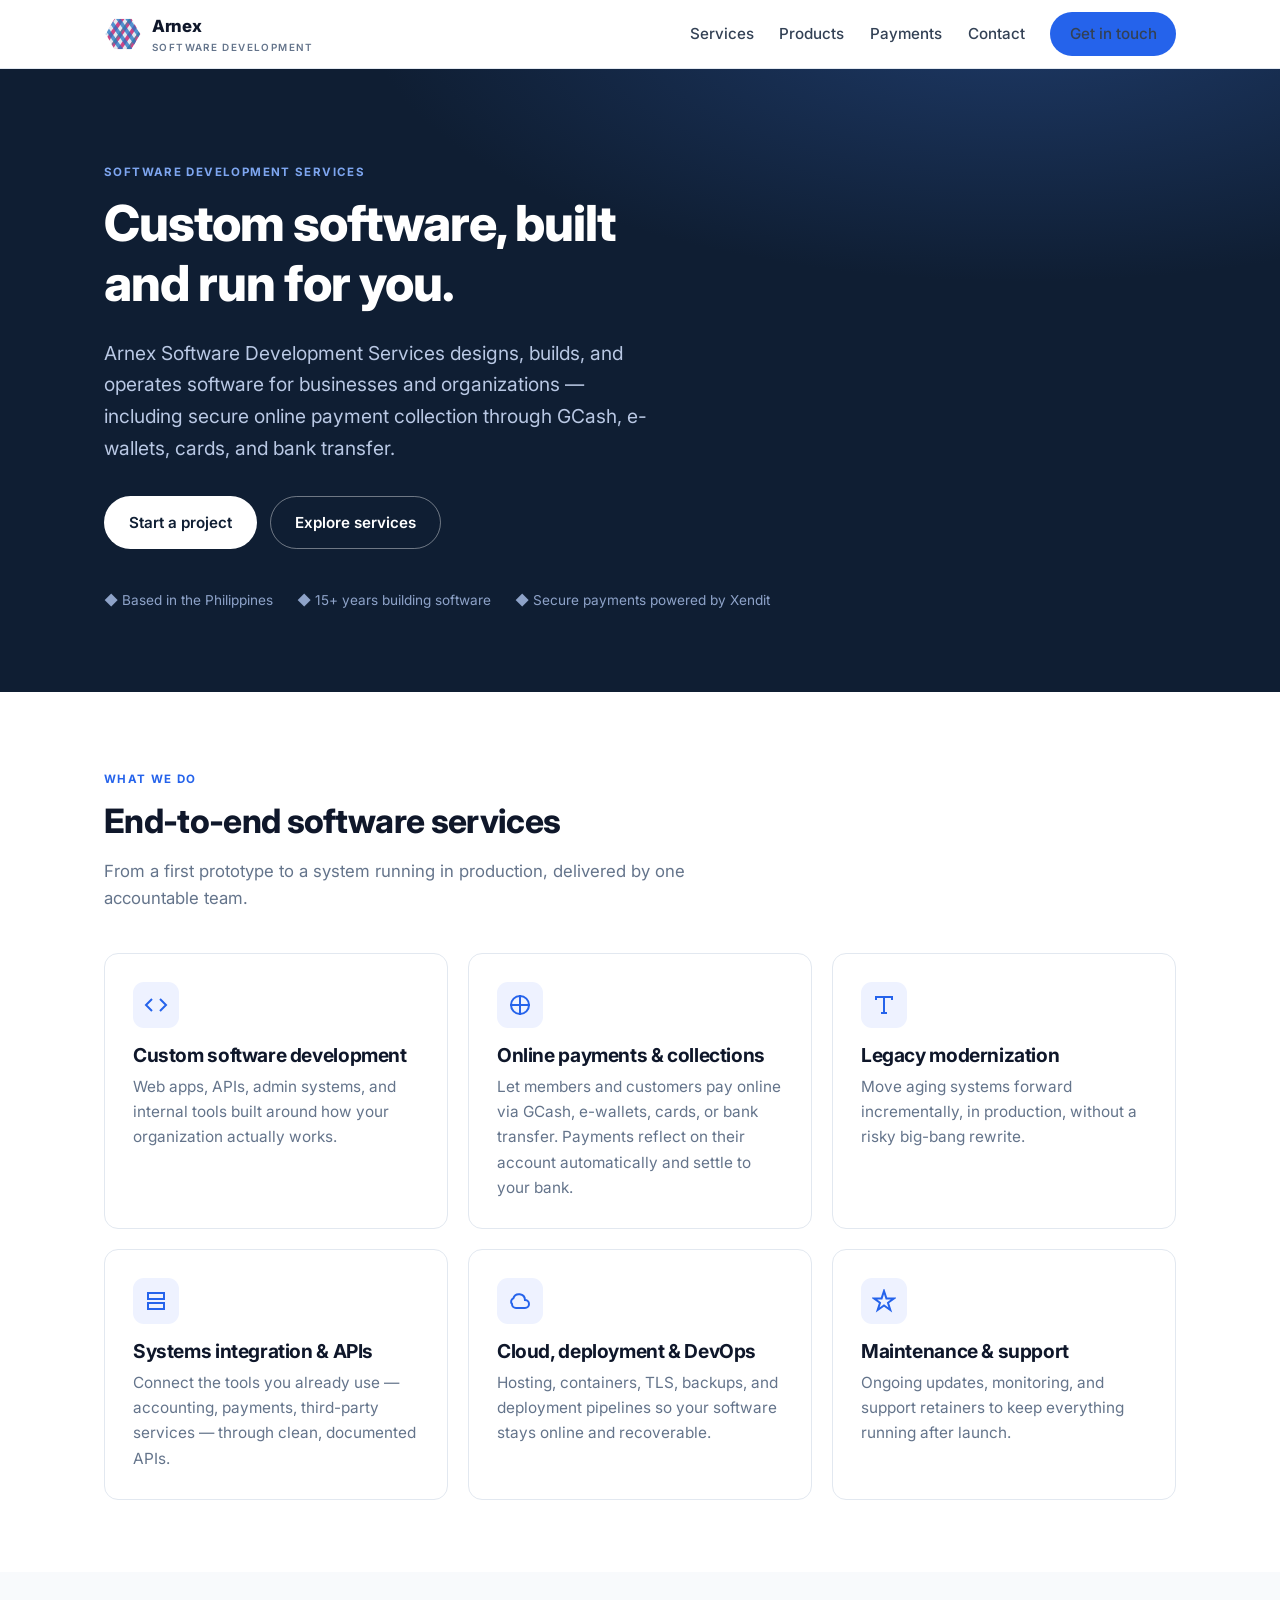
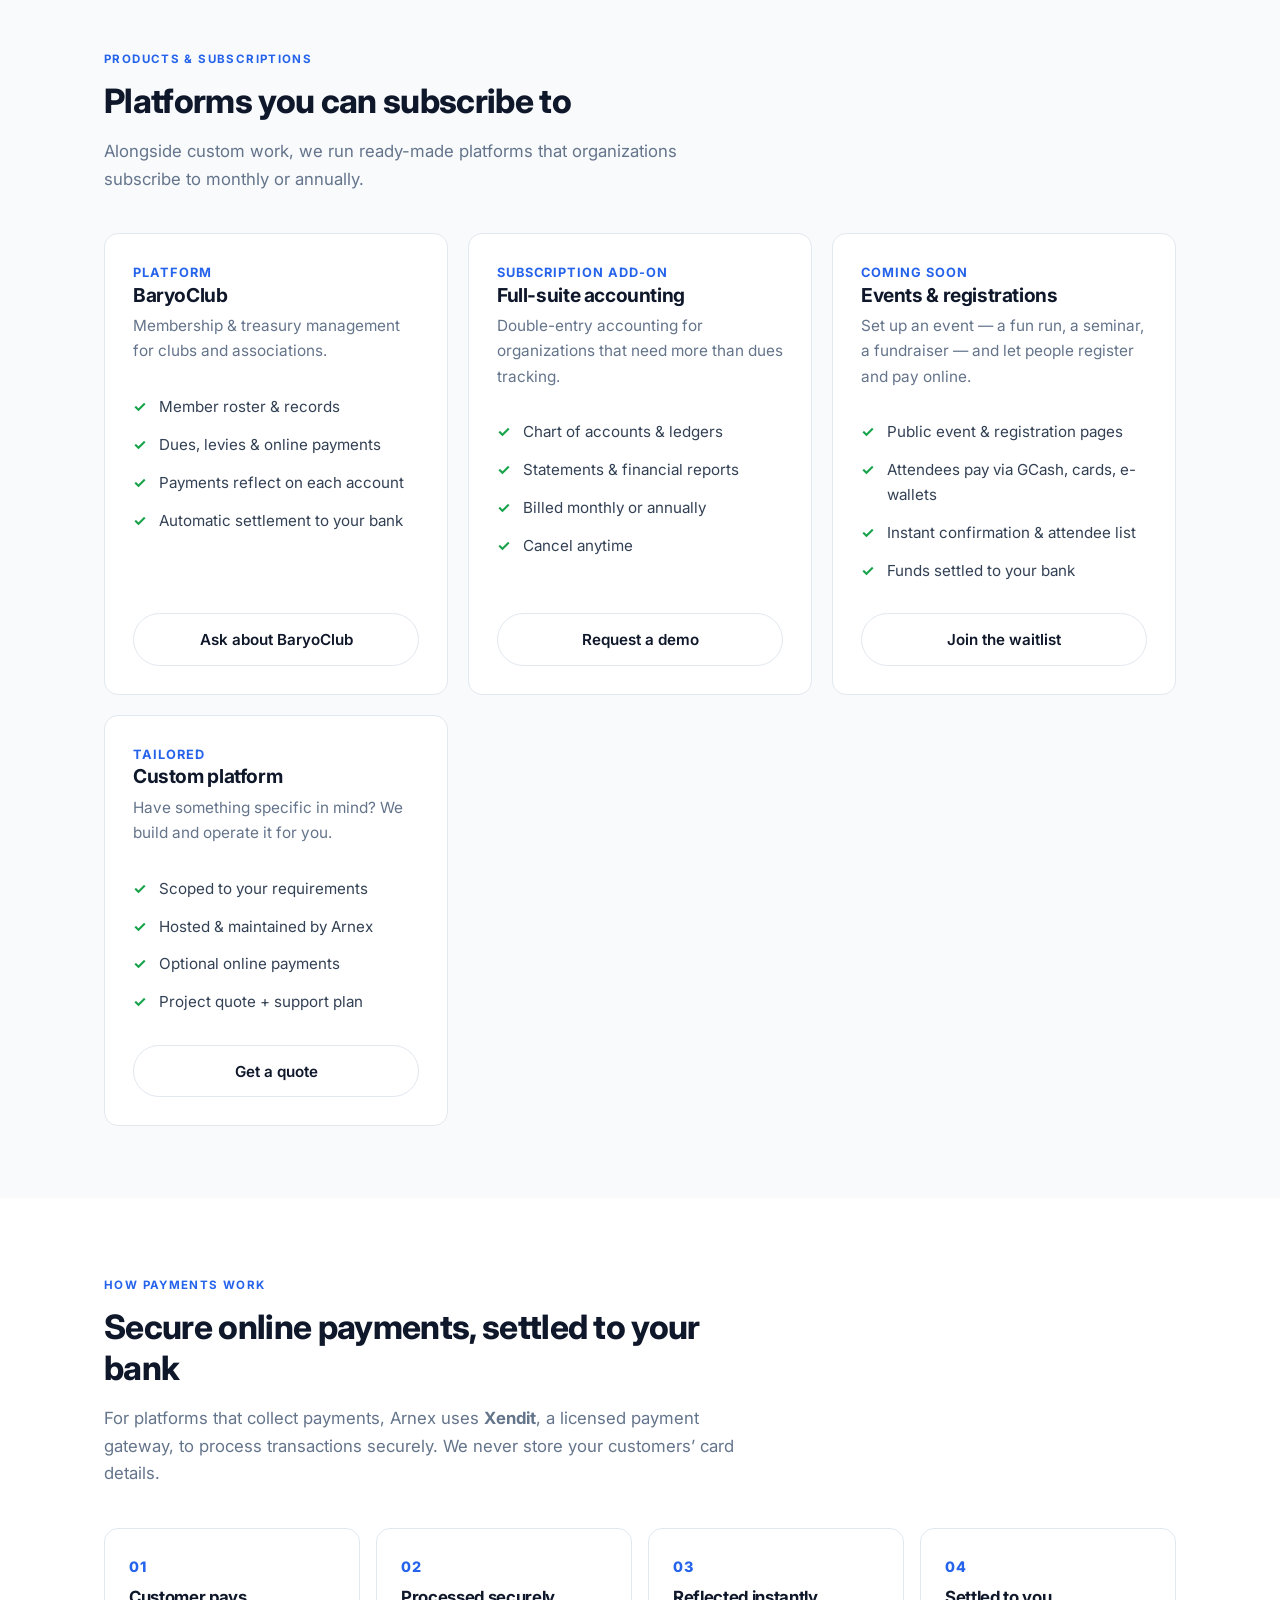
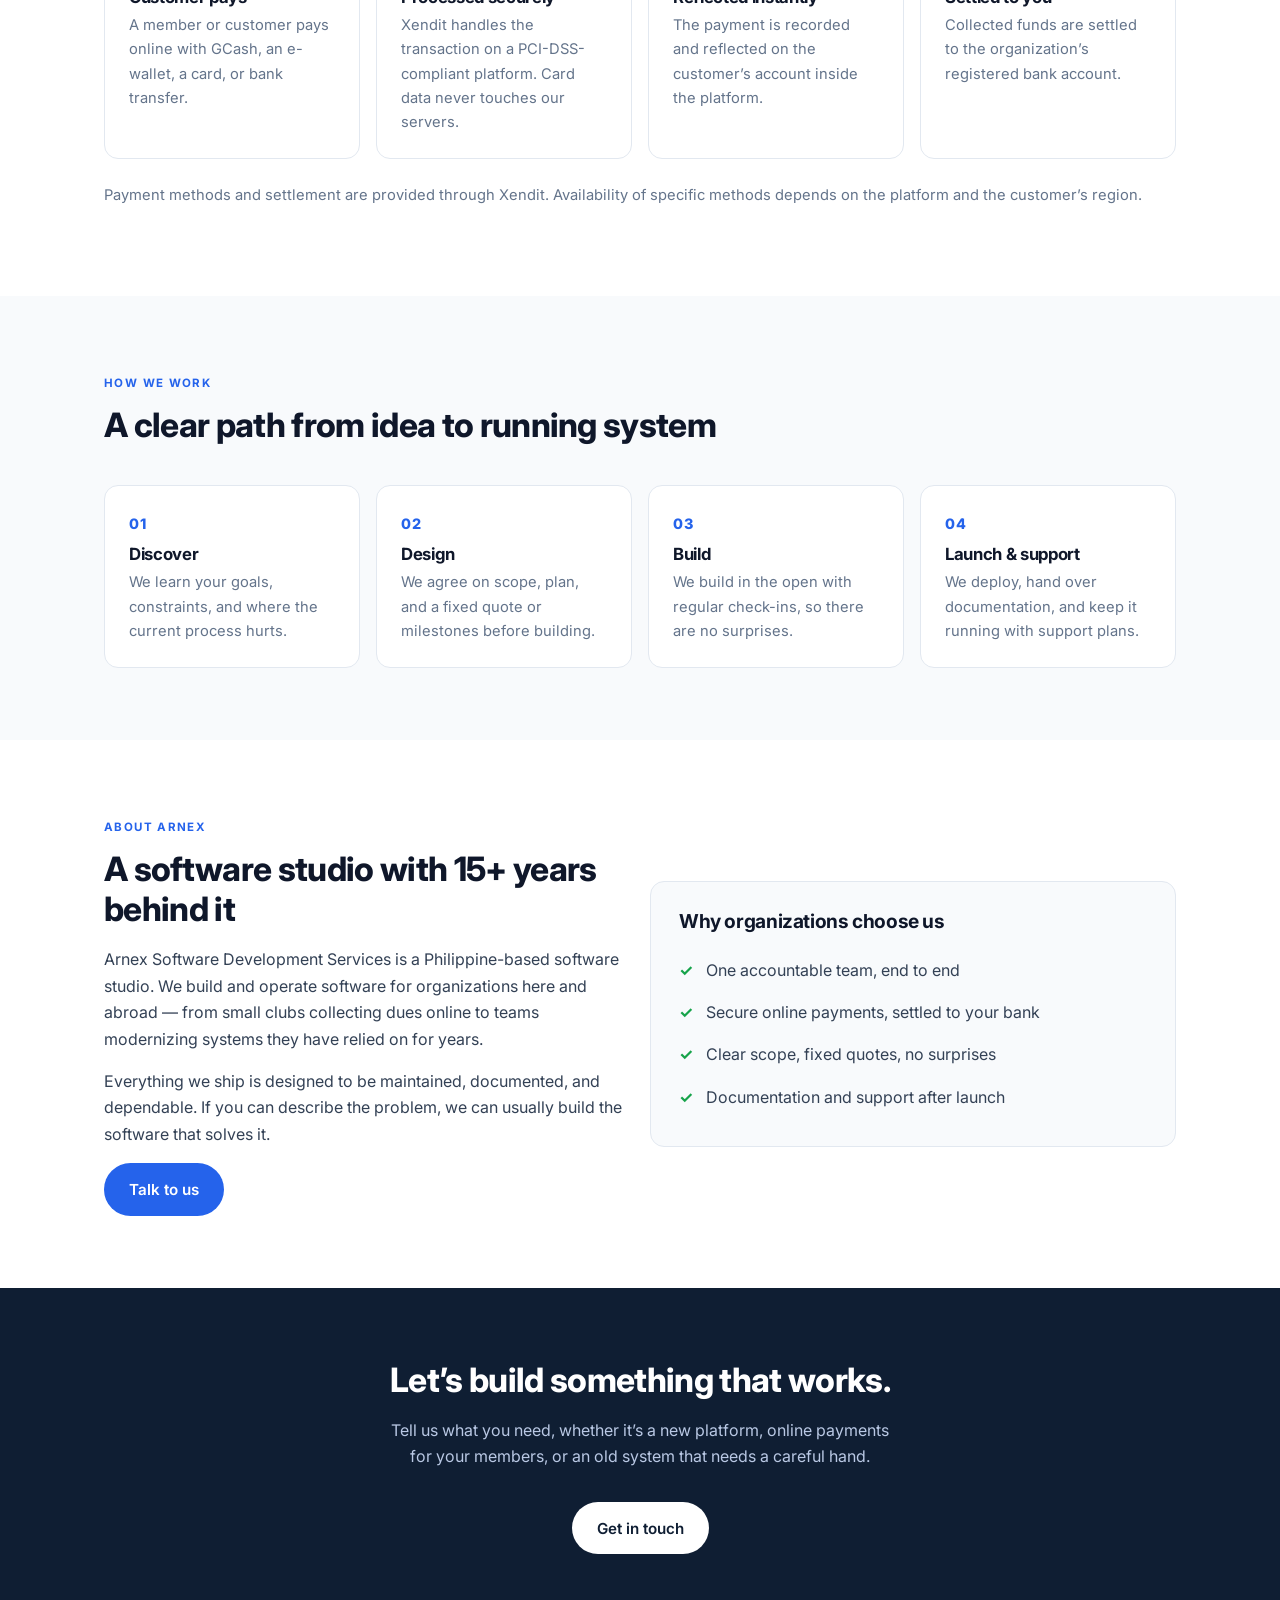
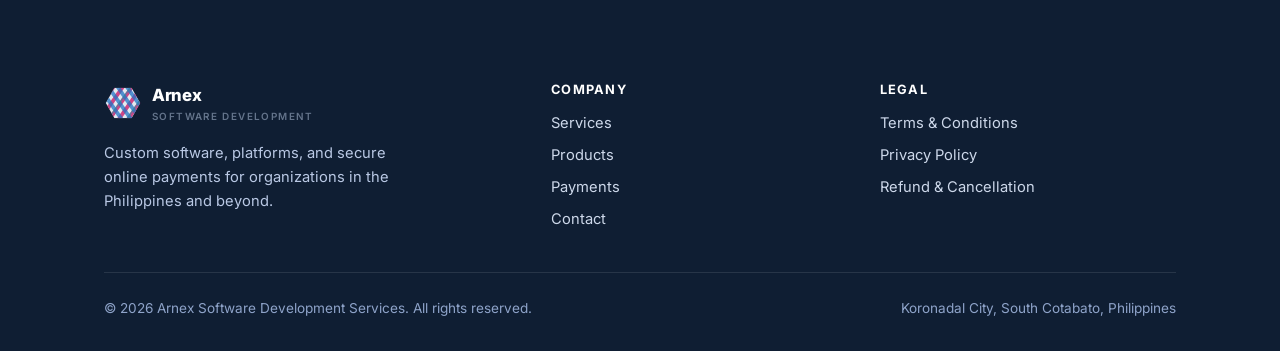
==== index.html @ 3e8c92bc "Arnex Software Development Services site: landing + compliance pages Static site (HTML/CSS/JS) for a" ====
<!DOCTYPE html>
<html lang="en">
<head>
  <meta charset="UTF-8" />
  <meta name="viewport" content="width=device-width, initial-scale=1.0" />
  <title>Arnex Software Development Services — Custom software & secure online payments</title>
  <meta name="description" content="Arnex Software Development Services designs, builds, and operates custom software and secure online payment platforms for organizations in the Philippines and beyond." />
  <link rel="preconnect" href="https://fonts.googleapis.com" />
  <link rel="preconnect" href="https://fonts.gstatic.com" crossorigin />
  <link href="https://fonts.googleapis.com/css2?family=Inter:wght@400;500;600;700;800&display=swap" rel="stylesheet" />
  <link rel="stylesheet" href="/styles.css" />
  <link rel="icon" type="image/svg+xml" href="/assets/logo.svg" />
  <meta property="og:title" content="Arnex Software Development Services" />
  <meta property="og:description" content="Custom software, platforms, and secure online payments for organizations." />
  <meta property="og:type" content="website" />
  <meta property="og:url" content="https://arnexsds.com/" />
</head>
<body>

  <header class="site-header">
    <div class="wrap">
      <a class="brand" href="/">
        <img class="logo" src="/assets/logo.svg" alt="Arnex logo" width="38" height="38" />
        <span><span class="brand-name">Arnex</span><span class="brand-sub">Software Development</span></span>
      </a>
      <button class="nav-toggle" aria-label="Toggle menu" aria-expanded="false">☰</button>
      <nav class="nav">
        <a href="/services.html">Services</a>
        <a href="/#products">Products</a>
        <a href="/#payments">Payments</a>
        <a href="/contact.html">Contact</a>
        <a class="btn btn-primary" href="/contact.html">Get in touch</a>
      </nav>
    </div>
  </header>

  <!-- Hero -->
  <section class="hero">
    <div class="wrap">
      <span class="eyebrow" style="color:#7ea6f0;">Software Development Services</span>
      <h1>Custom software, built and run for you.</h1>
      <p class="lede">Arnex Software Development Services designs, builds, and operates software for businesses and organizations — including secure online payment collection through GCash, e-wallets, cards, and bank transfer.</p>
      <div class="actions">
        <a class="btn btn-light" href="/contact.html">Start a project</a>
        <a class="btn btn-outline-light" href="/services.html">Explore services</a>
      </div>
      <div class="trustline">
        <span>◆ Based in the Philippines</span>
        <span>◆ 15+ years building software</span>
        <span>◆ Secure payments powered by Xendit</span>
      </div>
    </div>
  </section>

  <!-- Services -->
  <section id="services">
    <div class="wrap">
      <div class="section-head">
        <span class="eyebrow">What we do</span>
        <h2>End-to-end software services</h2>
        <p>From a first prototype to a system running in production, delivered by one accountable team.</p>
      </div>
      <div class="grid cols-3">
        <div class="card reveal">
          <div class="ico"><svg viewBox="0 0 24 24" fill="none" stroke="currentColor" stroke-width="2"><path d="M16 18l6-6-6-6M8 6l-6 6 6 6"/></svg></div>
          <h3>Custom software development</h3>
          <p>Web apps, APIs, admin systems, and internal tools built around how your organization actually works.</p>
        </div>
        <div class="card reveal">
          <div class="ico"><svg viewBox="0 0 24 24" fill="none" stroke="currentColor" stroke-width="2"><path d="M12 2v20M2 12h20"/><circle cx="12" cy="12" r="9"/></svg></div>
          <h3>Online payments & collections</h3>
          <p>Let members and customers pay online via GCash, e-wallets, cards, or bank transfer. Payments reflect on their account automatically and settle to your bank.</p>
        </div>
        <div class="card reveal">
          <div class="ico"><svg viewBox="0 0 24 24" fill="none" stroke="currentColor" stroke-width="2"><path d="M4 7V4h16v3M9 20h6M12 4v16"/></svg></div>
          <h3>Legacy modernization</h3>
          <p>Move aging systems forward incrementally, in production, without a risky big-bang rewrite.</p>
        </div>
        <div class="card reveal">
          <div class="ico"><svg viewBox="0 0 24 24" fill="none" stroke="currentColor" stroke-width="2"><path d="M4 4h16v6H4zM4 14h16v6H4z"/></svg></div>
          <h3>Systems integration & APIs</h3>
          <p>Connect the tools you already use — accounting, payments, third-party services — through clean, documented APIs.</p>
        </div>
        <div class="card reveal">
          <div class="ico"><svg viewBox="0 0 24 24" fill="none" stroke="currentColor" stroke-width="2"><path d="M4 15a4 4 0 004 4h9a4 4 0 000-8 6 6 0 00-11.7-1.6A3.5 3.5 0 004 15z"/></svg></div>
          <h3>Cloud, deployment & DevOps</h3>
          <p>Hosting, containers, TLS, backups, and deployment pipelines so your software stays online and recoverable.</p>
        </div>
        <div class="card reveal">
          <div class="ico"><svg viewBox="0 0 24 24" fill="none" stroke="currentColor" stroke-width="2"><path d="M12 2l2.4 7.4H22l-6 4.4 2.3 7.2-6.3-4.6L5.7 21 8 13.8 2 9.4h7.6z"/></svg></div>
          <h3>Maintenance & support</h3>
          <p>Ongoing updates, monitoring, and support retainers to keep everything running after launch.</p>
        </div>
      </div>
    </div>
  </section>

  <!-- Products / Subscriptions -->
  <section id="products" class="bg-soft">
    <div class="wrap">
      <div class="section-head">
        <span class="eyebrow">Products & subscriptions</span>
        <h2>Platforms you can subscribe to</h2>
        <p>Alongside custom work, we run ready-made platforms that organizations subscribe to monthly or annually.</p>
      </div>
      <div class="grid cols-3">
        <div class="card price-card reveal">
          <span class="tag">Platform</span>
          <h3>BaryoClub</h3>
          <p style="margin-bottom:0.5rem;">Membership & treasury management for clubs and associations.</p>
          <ul>
            <li>Member roster & records</li>
            <li>Dues, levies & online payments</li>
            <li>Payments reflect on each account</li>
            <li>Automatic settlement to your bank</li>
          </ul>
          <a class="btn btn-ghost" href="/contact.html">Ask about BaryoClub</a>
        </div>
        <div class="card price-card reveal">
          <span class="tag">Subscription add-on</span>
          <h3>Full-suite accounting</h3>
          <p style="margin-bottom:0.5rem;">Double-entry accounting for organizations that need more than dues tracking.</p>
          <ul>
            <li>Chart of accounts & ledgers</li>
            <li>Statements & financial reports</li>
            <li>Billed monthly or annually</li>
            <li>Cancel anytime</li>
          </ul>
          <a class="btn btn-ghost" href="/contact.html">Request a demo</a>
        </div>
        <div class="card price-card reveal">
          <span class="tag">Coming soon</span>
          <h3>Events & registrations</h3>
          <p style="margin-bottom:0.5rem;">Set up an event — a fun run, a seminar, a fundraiser — and let people register and pay online.</p>
          <ul>
            <li>Public event & registration pages</li>
            <li>Attendees pay via GCash, cards, e-wallets</li>
            <li>Instant confirmation & attendee list</li>
            <li>Funds settled to your bank</li>
          </ul>
          <a class="btn btn-ghost" href="/contact.html">Join the waitlist</a>
        </div>
        <div class="card price-card reveal">
          <span class="tag">Tailored</span>
          <h3>Custom platform</h3>
          <p style="margin-bottom:0.5rem;">Have something specific in mind? We build and operate it for you.</p>
          <ul>
            <li>Scoped to your requirements</li>
            <li>Hosted & maintained by Arnex</li>
            <li>Optional online payments</li>
            <li>Project quote + support plan</li>
          </ul>
          <a class="btn btn-ghost" href="/contact.html">Get a quote</a>
        </div>
      </div>
    </div>
  </section>

  <!-- How payments work -->
  <section id="payments">
    <div class="wrap">
      <div class="section-head">
        <span class="eyebrow">How payments work</span>
        <h2>Secure online payments, settled to your bank</h2>
        <p>For platforms that collect payments, Arnex uses <strong>Xendit</strong>, a licensed payment gateway, to process transactions securely. We never store your customers’ card details.</p>
      </div>
      <div class="steps">
        <div class="step reveal">
          <h3>Customer pays</h3>
          <p>A member or customer pays online with GCash, an e-wallet, a card, or bank transfer.</p>
        </div>
        <div class="step reveal">
          <h3>Processed securely</h3>
          <p>Xendit handles the transaction on a PCI-DSS-compliant platform. Card data never touches our servers.</p>
        </div>
        <div class="step reveal">
          <h3>Reflected instantly</h3>
          <p>The payment is recorded and reflected on the customer’s account inside the platform.</p>
        </div>
        <div class="step reveal">
          <h3>Settled to you</h3>
          <p>Collected funds are settled to the organization’s registered bank account.</p>
        </div>
      </div>
      <p style="margin-top:1.5rem;color:var(--muted);font-size:0.92rem;">Payment methods and settlement are provided through Xendit. Availability of specific methods depends on the platform and the customer’s region.</p>
    </div>
  </section>

  <!-- Process -->
  <section class="bg-soft">
    <div class="wrap">
      <div class="section-head">
        <span class="eyebrow">How we work</span>
        <h2>A clear path from idea to running system</h2>
      </div>
      <div class="steps">
        <div class="step reveal"><h3>Discover</h3><p>We learn your goals, constraints, and where the current process hurts.</p></div>
        <div class="step reveal"><h3>Design</h3><p>We agree on scope, plan, and a fixed quote or milestones before building.</p></div>
        <div class="step reveal"><h3>Build</h3><p>We build in the open with regular check-ins, so there are no surprises.</p></div>
        <div class="step reveal"><h3>Launch & support</h3><p>We deploy, hand over documentation, and keep it running with support plans.</p></div>
      </div>
    </div>
  </section>

  <!-- About -->
  <section id="about">
    <div class="wrap">
      <div class="grid cols-2" style="align-items:center;">
        <div class="reveal">
          <span class="eyebrow">About Arnex</span>
          <h2>A software studio with 15+ years behind it</h2>
          <p>Arnex Software Development Services is a Philippine-based software studio. We build and operate software for organizations here and abroad — from small clubs collecting dues online to teams modernizing systems they have relied on for years.</p>
          <p>Everything we ship is designed to be maintained, documented, and dependable. If you can describe the problem, we can usually build the software that solves it.</p>
          <a class="btn btn-primary" href="/contact.html">Talk to us</a>
        </div>
        <div class="reveal">
          <div class="card" style="background:var(--bg-soft);">
            <h3 style="margin-bottom:1rem;">Why organizations choose us</h3>
            <ul style="list-style:none;padding:0;margin:0;">
              <li style="padding:0.5rem 0 0.5rem 1.7rem;position:relative;"><span style="position:absolute;left:0;color:#16a34a;font-weight:700;">✓</span> One accountable team, end to end</li>
              <li style="padding:0.5rem 0 0.5rem 1.7rem;position:relative;"><span style="position:absolute;left:0;color:#16a34a;font-weight:700;">✓</span> Secure online payments, settled to your bank</li>
              <li style="padding:0.5rem 0 0.5rem 1.7rem;position:relative;"><span style="position:absolute;left:0;color:#16a34a;font-weight:700;">✓</span> Clear scope, fixed quotes, no surprises</li>
              <li style="padding:0.5rem 0 0.5rem 1.7rem;position:relative;"><span style="position:absolute;left:0;color:#16a34a;font-weight:700;">✓</span> Documentation and support after launch</li>
            </ul>
          </div>
        </div>
      </div>
    </div>
  </section>

  <!-- CTA -->
  <section class="cta-band">
    <div class="wrap">
      <h2>Let’s build something that works.</h2>
      <p>Tell us what you need, whether it’s a new platform, online payments for your members, or an old system that needs a careful hand.</p>
      <a class="btn btn-light" href="/contact.html">Get in touch</a>
    </div>
  </section>

  <footer class="site-footer">
    <div class="wrap">
      <div class="footer-top">
        <div>
          <a class="brand" href="/"><img class="logo" src="/assets/logo.svg" alt="Arnex logo" width="38" height="38" /><span><span class="brand-name">Arnex</span><span class="brand-sub">Software Development</span></span></a>
          <p style="margin-top:1rem;max-width:34ch;">Custom software, platforms, and secure online payments for organizations in the Philippines and beyond.</p>
        </div>
        <div>
          <h4>Company</h4>
          <ul>
            <li><a href="/services.html">Services</a></li>
            <li><a href="/#products">Products</a></li>
            <li><a href="/#payments">Payments</a></li>
            <li><a href="/contact.html">Contact</a></li>
          </ul>
        </div>
        <div>
          <h4>Legal</h4>
          <ul>
            <li><a href="/terms.html">Terms &amp; Conditions</a></li>
            <li><a href="/privacy.html">Privacy Policy</a></li>
            <li><a href="/refund.html">Refund &amp; Cancellation</a></li>
          </ul>
        </div>
      </div>
      <div class="footer-bottom">
        <span>© <span data-year>2026</span> Arnex Software Development Services. All rights reserved.</span>
        <span>Koronadal City, South Cotabato, Philippines</span>
      </div>
    </div>
  </footer>

  <script src="/main.js" defer></script>
</body>
</html>
---- styles.css ----
/* Arnex Software Development Services — shared styles */
:root {
  --navy: #0f1e33;
  --navy-2: #16294a;
  --blue: #2563eb;
  --blue-dark: #1d4ed8;
  --ink: #0f172a;
  --text: #334155;
  --muted: #64748b;
  --line: #e2e8f0;
  --bg: #ffffff;
  --bg-soft: #f8fafc;
  --radius: 14px;
  --shadow: 0 10px 30px -12px rgba(15, 30, 51, 0.18);
  --wrap: 1120px;
  --font: "Inter", -apple-system, BlinkMacSystemFont, "Segoe UI", Roboto, Helvetica, Arial, sans-serif;
}

* { box-sizing: border-box; }

html { scroll-behavior: smooth; }

body {
  margin: 0;
  font-family: var(--font);
  color: var(--text);
  background: var(--bg);
  line-height: 1.65;
  -webkit-font-smoothing: antialiased;
}

h1, h2, h3, h4 { color: var(--ink); line-height: 1.2; letter-spacing: -0.02em; margin: 0 0 0.5em; }
h1 { font-size: clamp(2rem, 4.5vw, 3.1rem); font-weight: 800; }
h2 { font-size: clamp(1.5rem, 3vw, 2.1rem); font-weight: 750; }
h3 { font-size: 1.2rem; font-weight: 700; }
p { margin: 0 0 1rem; }
a { color: var(--blue); text-decoration: none; }
a:hover { text-decoration: underline; }

.wrap { max-width: var(--wrap); margin: 0 auto; padding: 0 24px; }

.eyebrow {
  display: inline-block;
  font-size: 0.72rem;
  font-weight: 700;
  letter-spacing: 0.12em;
  text-transform: uppercase;
  color: var(--blue);
  margin-bottom: 0.75rem;
}

/* ---------- Buttons ---------- */
.btn {
  display: inline-block;
  padding: 0.8rem 1.5rem;
  border-radius: 999px;
  font-weight: 600;
  font-size: 0.95rem;
  border: 1px solid transparent;
  cursor: pointer;
  transition: background 0.2s, border-color 0.2s, color 0.2s, transform 0.2s;
}
.btn:hover { text-decoration: none; transform: translateY(-1px); }
.btn-primary { background: var(--blue); color: #fff; }
.btn-primary:hover { background: var(--blue-dark); color: #fff; }
.btn-ghost { background: transparent; color: var(--ink); border-color: var(--line); }
.btn-ghost:hover { border-color: var(--blue); color: var(--blue); }
.btn-light { background: #fff; color: var(--navy); }
.btn-light:hover { background: #eef2ff; color: var(--navy); }
.btn-outline-light { background: transparent; color: #fff; border-color: rgba(255,255,255,0.4); }
.btn-outline-light:hover { border-color: #fff; color: #fff; }

/* ---------- Header ---------- */
.site-header {
  position: sticky;
  top: 0;
  z-index: 50;
  background: rgba(255, 255, 255, 0.9);
  backdrop-filter: saturate(180%) blur(10px);
  border-bottom: 1px solid var(--line);
}
.site-header .wrap {
  display: flex;
  align-items: center;
  justify-content: space-between;
  height: 68px;
}
.brand { display: flex; align-items: center; gap: 10px; font-weight: 800; color: var(--ink); letter-spacing: -0.02em; }
.brand:hover { text-decoration: none; }
.brand .logo {
  width: 34px; height: 34px; border-radius: 9px;
  background: linear-gradient(135deg, var(--blue), var(--navy));
  color: #fff; display: grid; place-items: center; font-weight: 800; font-size: 1rem;
}
.brand img.logo {
  width: 38px; height: 38px; border-radius: 8px;
  background: none; object-fit: contain; display: block;
}
.brand .brand-name { font-size: 1.05rem; }
.brand .brand-sub { display: block; font-size: 0.62rem; font-weight: 600; letter-spacing: 0.14em; text-transform: uppercase; color: var(--muted); margin-top: -2px; }
.nav { display: flex; align-items: center; gap: 1.6rem; }
.nav a { color: var(--text); font-weight: 500; font-size: 0.95rem; }
.nav a:hover { color: var(--blue); text-decoration: none; }
.nav .btn { padding: 0.55rem 1.15rem; }
.nav-toggle { display: none; background: none; border: 0; font-size: 1.5rem; color: var(--ink); cursor: pointer; }

@media (max-width: 820px) {
  .nav { display: none; position: absolute; top: 68px; left: 0; right: 0; flex-direction: column; align-items: stretch; gap: 0; background: #fff; border-bottom: 1px solid var(--line); padding: 0.5rem 0; }
  .nav.open { display: flex; }
  .nav a { padding: 0.8rem 24px; }
  .nav .btn { margin: 0.5rem 24px; text-align: center; }
  .nav-toggle { display: block; }
}

/* ---------- Hero ---------- */
.hero {
  background: radial-gradient(1200px 500px at 80% -10%, #1e3a68 0%, var(--navy) 55%);
  color: #e6eefc;
  padding: 5.5rem 0 5rem;
}
.hero h1 { color: #fff; max-width: 16ch; }
.hero .lede { font-size: 1.2rem; color: #b9c8e4; max-width: 46ch; margin: 1.25rem 0 2rem; }
.hero .actions { display: flex; flex-wrap: wrap; gap: 0.8rem; }
.hero .trustline { margin-top: 2.5rem; font-size: 0.85rem; color: #8ea3c9; display: flex; flex-wrap: wrap; gap: 0.4rem 1.5rem; }
.hero .trustline span { display: inline-flex; align-items: center; gap: 0.4rem; }

/* ---------- Sections ---------- */
section { padding: 4.5rem 0; }
.section-head { max-width: 640px; margin-bottom: 2.5rem; }
.section-head.center { margin-left: auto; margin-right: auto; text-align: center; }
.section-head p { color: var(--muted); font-size: 1.05rem; margin: 0; }
.bg-soft { background: var(--bg-soft); }

/* ---------- Grid + cards ---------- */
.grid { display: grid; gap: 1.25rem; }
.grid.cols-3 { grid-template-columns: repeat(auto-fit, minmax(280px, 1fr)); }
.grid.cols-2 { grid-template-columns: repeat(auto-fit, minmax(320px, 1fr)); }

.card {
  background: #fff;
  border: 1px solid var(--line);
  border-radius: var(--radius);
  padding: 1.75rem;
  transition: box-shadow 0.2s, transform 0.2s, border-color 0.2s;
}
.card:hover { box-shadow: var(--shadow); transform: translateY(-3px); border-color: #cdd8ea; }
.card .ico {
  width: 46px; height: 46px; border-radius: 11px; margin-bottom: 1rem;
  background: #eef2ff; color: var(--blue);
  display: grid; place-items: center;
}
.card .ico svg { width: 24px; height: 24px; }
.card h3 { margin-bottom: 0.4rem; }
.card p { margin: 0; color: var(--muted); font-size: 0.96rem; }

/* ---------- Steps ---------- */
.steps { counter-reset: step; display: grid; gap: 1rem; grid-template-columns: repeat(auto-fit, minmax(230px, 1fr)); }
.step { position: relative; padding: 1.5rem; border: 1px solid var(--line); border-radius: var(--radius); background: #fff; }
.step::before {
  counter-increment: step; content: "0" counter(step);
  font-weight: 800; color: var(--blue); font-size: 0.9rem; letter-spacing: 0.05em;
}
.step h3 { margin: 0.5rem 0 0.35rem; font-size: 1.05rem; }
.step p { margin: 0; font-size: 0.92rem; color: var(--muted); }

/* ---------- Pricing / product cards ---------- */
.price-card { display: flex; flex-direction: column; }
.price-card .tag { font-size: 0.8rem; font-weight: 700; color: var(--blue); text-transform: uppercase; letter-spacing: 0.08em; }
.price-card ul { list-style: none; padding: 0; margin: 1rem 0 1.5rem; }
.price-card li { padding: 0.4rem 0 0.4rem 1.6rem; position: relative; font-size: 0.95rem; }
.price-card li::before { content: "✓"; position: absolute; left: 0; color: #16a34a; font-weight: 700; }
.price-card .btn { margin-top: auto; text-align: center; }

/* ---------- CTA band ---------- */
.cta-band { background: var(--navy); color: #fff; text-align: center; }
.cta-band h2 { color: #fff; }
.cta-band p { color: #b9c8e4; max-width: 52ch; margin: 0 auto 2rem; }

/* ---------- Legal / prose pages ---------- */
.page-head { background: var(--bg-soft); border-bottom: 1px solid var(--line); padding: 3.5rem 0 2.5rem; }
.page-head h1 { font-size: clamp(1.8rem, 3.5vw, 2.6rem); }
.page-head p { color: var(--muted); margin: 0; }
.prose { max-width: 760px; margin: 0 auto; padding: 3rem 0; }
.prose h2 { font-size: 1.35rem; margin-top: 2.25rem; }
.prose h3 { font-size: 1.1rem; margin-top: 1.5rem; }
.prose ul, .prose ol { padding-left: 1.3rem; }
.prose li { margin-bottom: 0.4rem; }
.prose .updated { color: var(--muted); font-size: 0.9rem; }
.prose .callout { background: var(--bg-soft); border: 1px solid var(--line); border-left: 3px solid var(--blue); border-radius: 8px; padding: 1rem 1.25rem; }
.placeholder { background: #fff7ed; color: #9a3412; padding: 0 4px; border-radius: 4px; font-weight: 600; }

/* ---------- Contact ---------- */
.contact-grid { display: grid; grid-template-columns: 1.1fr 0.9fr; gap: 2.5rem; }
.contact-info dt { font-weight: 700; color: var(--ink); margin-top: 1.1rem; font-size: 0.9rem; }
.contact-info dd { margin: 0.15rem 0 0; color: var(--text); }
.field { margin-bottom: 1rem; }
.field label { display: block; font-weight: 600; font-size: 0.9rem; color: var(--ink); margin-bottom: 0.35rem; }
.field input, .field textarea {
  width: 100%; padding: 0.7rem 0.85rem; border: 1px solid var(--line); border-radius: 10px;
  font-family: inherit; font-size: 0.95rem; color: var(--ink); background: #fff;
}
.field input:focus, .field textarea:focus { outline: none; border-color: var(--blue); box-shadow: 0 0 0 3px rgba(37, 99, 235, 0.12); }
@media (max-width: 760px) { .contact-grid { grid-template-columns: 1fr; } }

/* ---------- Footer ---------- */
.site-footer { background: var(--navy); color: #b9c8e4; padding: 3.5rem 0 2rem; font-size: 0.92rem; }
.site-footer a { color: #cdd8ea; }
.site-footer a:hover { color: #fff; }
.footer-top { display: grid; grid-template-columns: 1.4fr 1fr 1fr; gap: 2rem; padding-bottom: 2rem; border-bottom: 1px solid rgba(255,255,255,0.1); }
.site-footer .brand .brand-name, .site-footer .brand { color: #fff; }
.site-footer h4 { color: #fff; font-size: 0.8rem; text-transform: uppercase; letter-spacing: 0.1em; margin-bottom: 0.8rem; }
.site-footer ul { list-style: none; padding: 0; margin: 0; }
.site-footer li { margin-bottom: 0.5rem; }
.footer-bottom { padding-top: 1.5rem; display: flex; flex-wrap: wrap; justify-content: space-between; gap: 0.5rem; font-size: 0.85rem; color: #8ea3c9; }
@media (max-width: 760px) { .footer-top { grid-template-columns: 1fr; gap: 1.5rem; } }

/* reveal on scroll */
.reveal { opacity: 0; transform: translateY(16px); transition: opacity 0.6s ease, transform 0.6s ease; }
.reveal.in { opacity: 1; transform: none; }
@media (prefers-reduced-motion: reduce) { .reveal { opacity: 1; transform: none; transition: none; } }
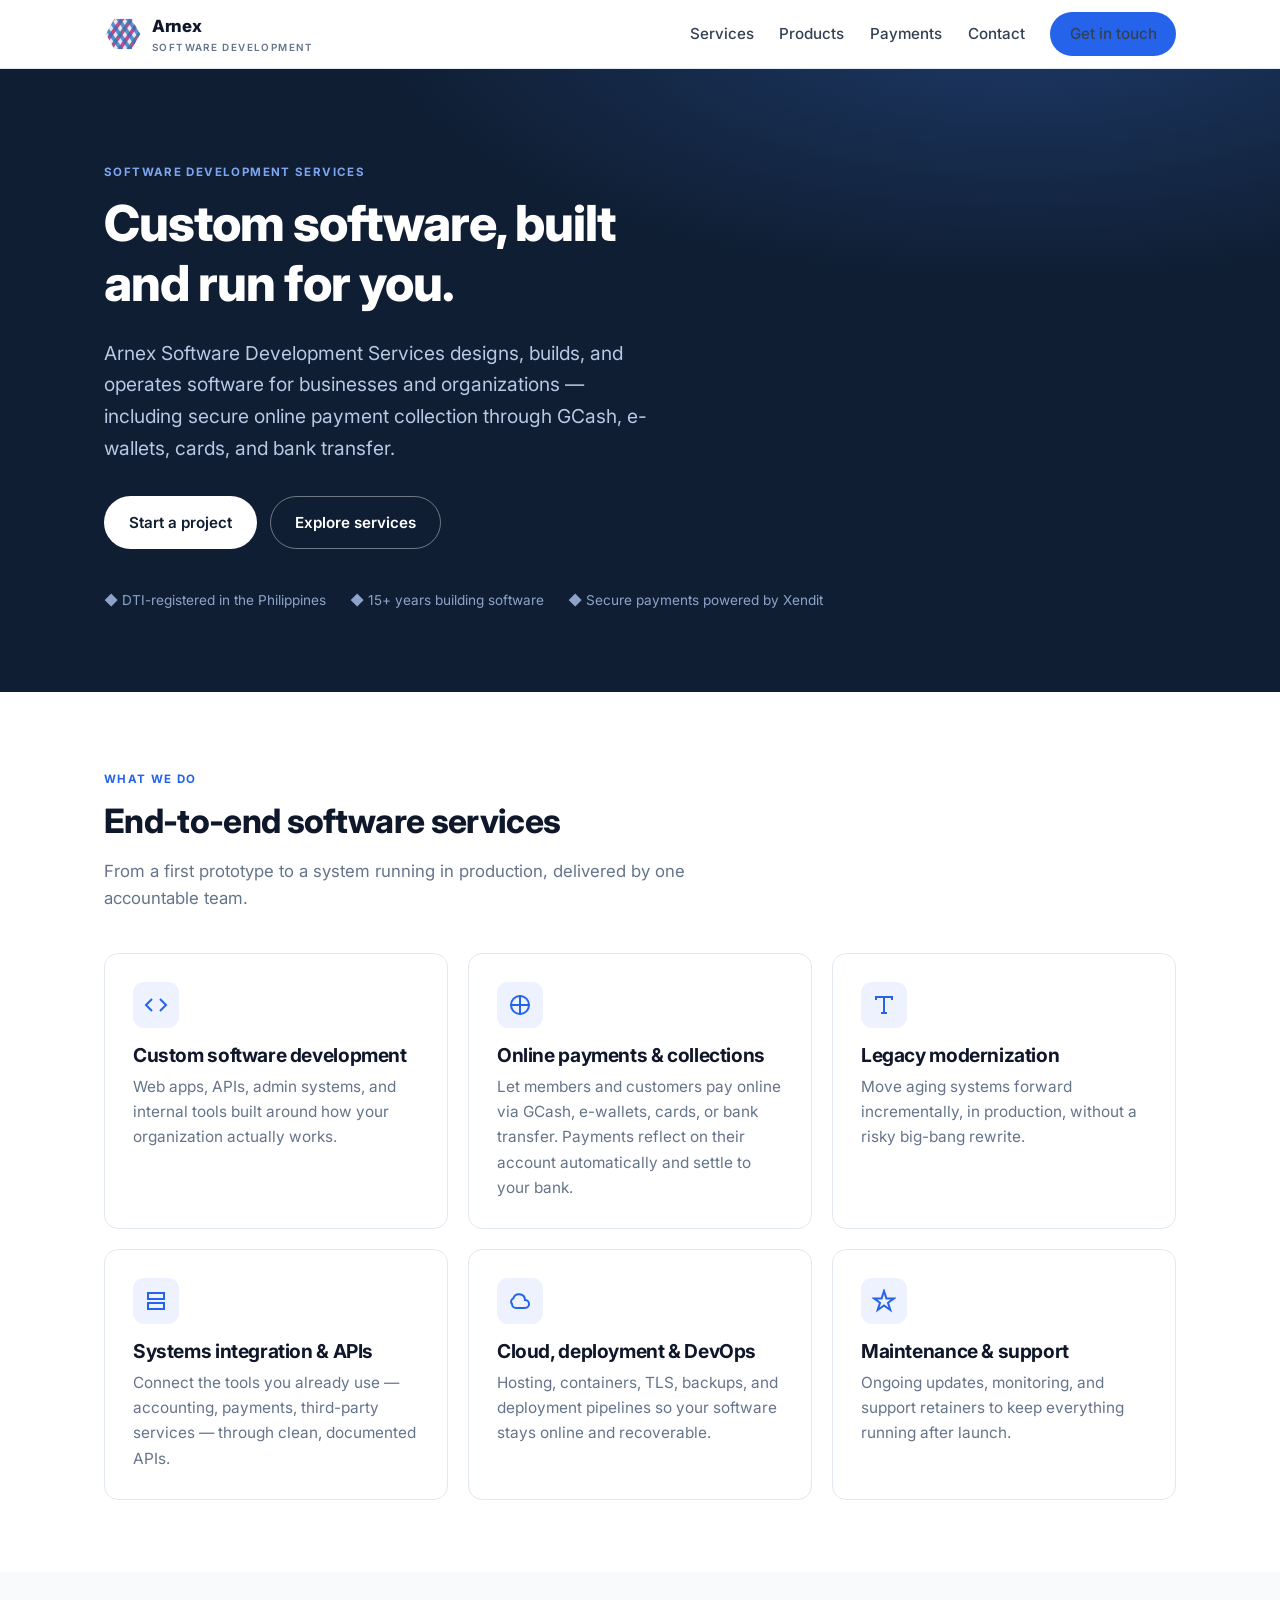
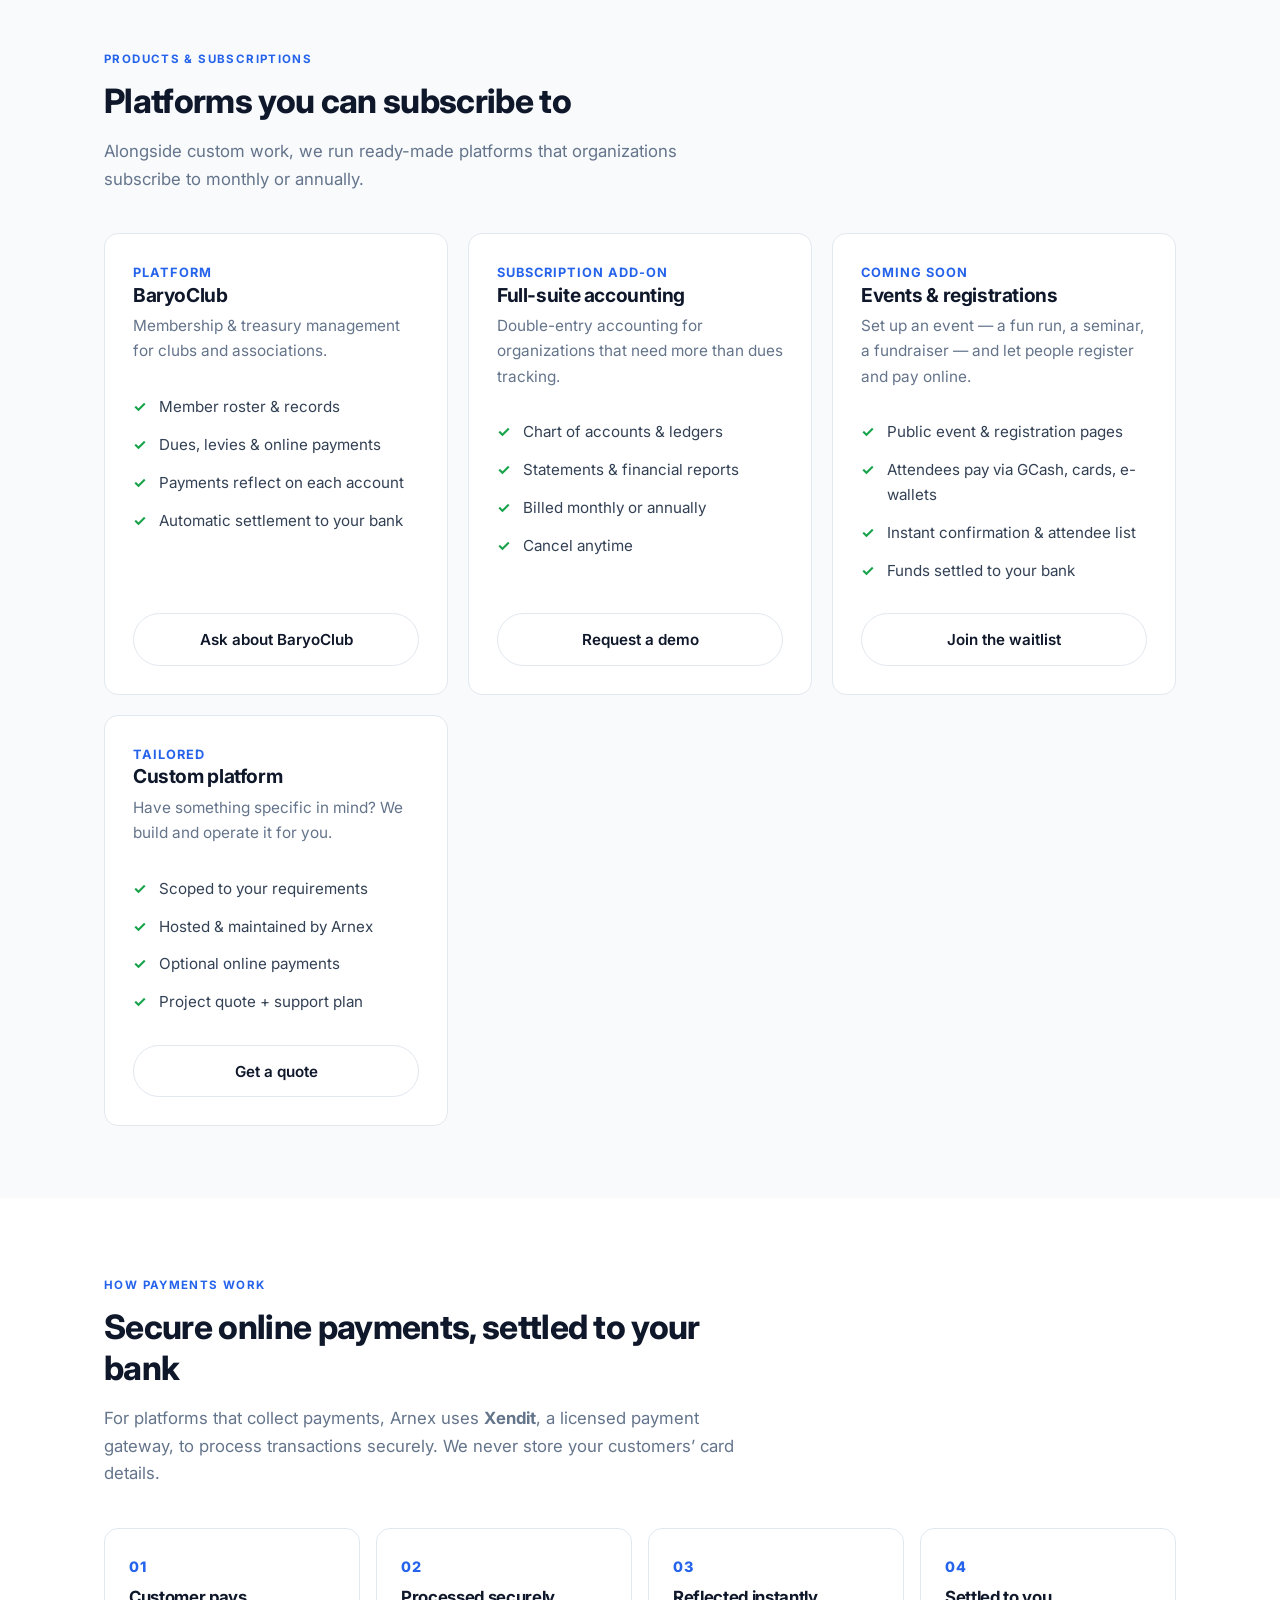
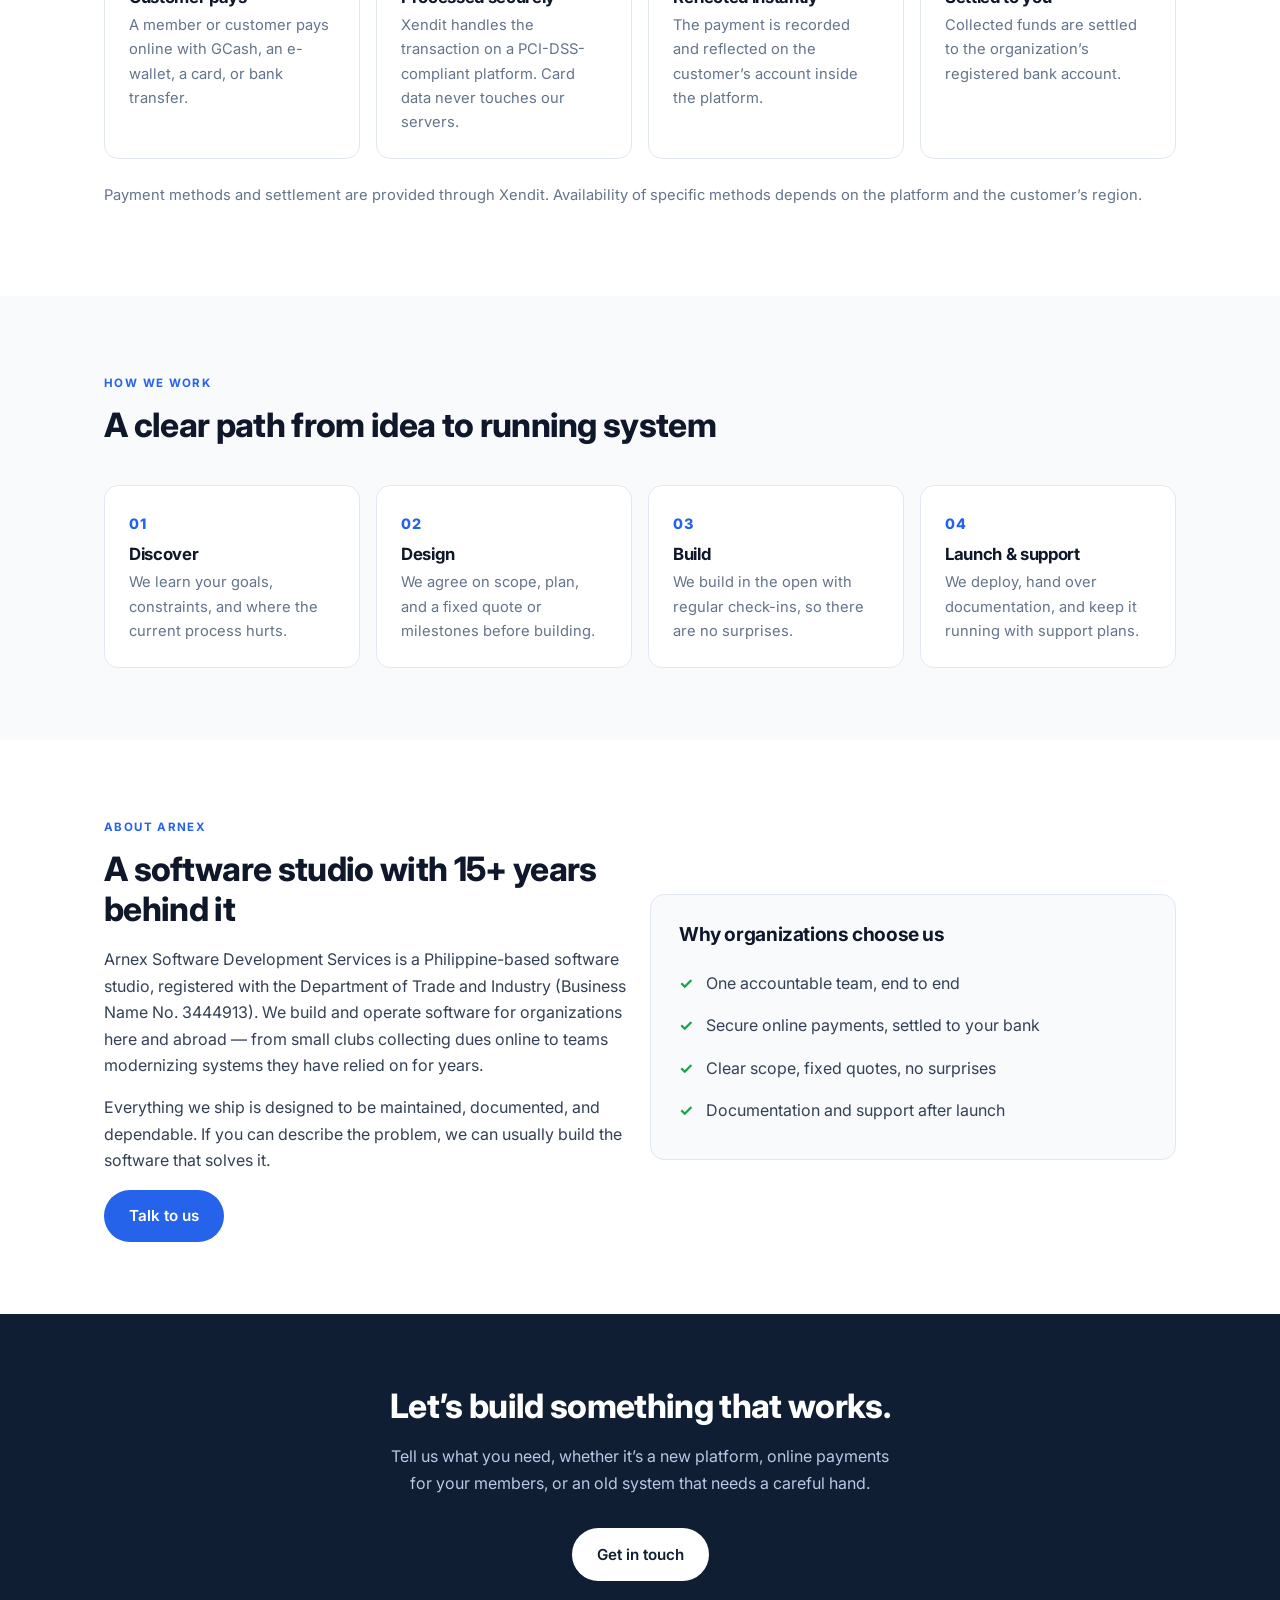
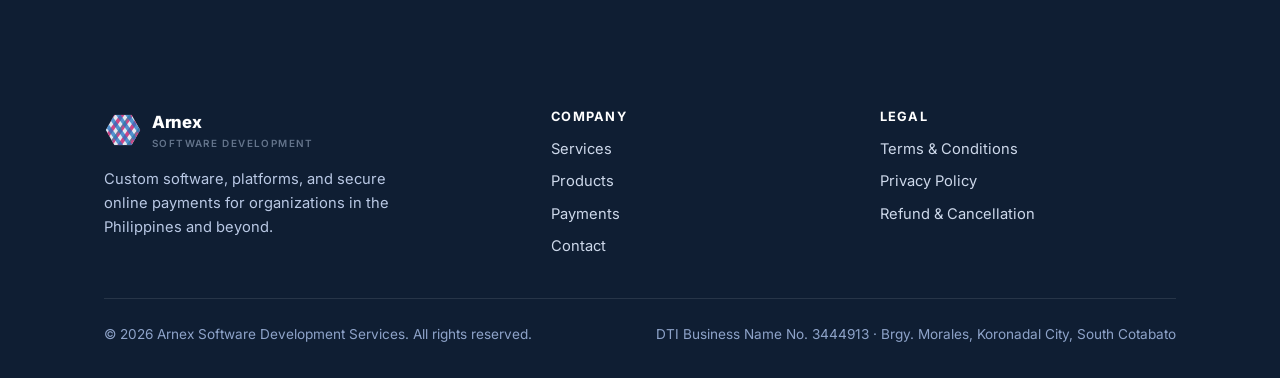
==== commit 7d28590e: "Add DTI registration details (BN 3444913, proprietor, Brgy. Morales address)" ====
--- a/index.html
+++ b/index.html
@@ -45,7 +45,7 @@
         <a class="btn btn-outline-light" href="/services.html">Explore services</a>
       </div>
       <div class="trustline">
-        <span>◆ Based in the Philippines</span>
+        <span>◆ DTI-registered in the Philippines</span>
         <span>◆ 15+ years building software</span>
         <span>◆ Secure payments powered by Xendit</span>
       </div>
@@ -209,7 +209,7 @@
         <div class="reveal">
           <span class="eyebrow">About Arnex</span>
           <h2>A software studio with 15+ years behind it</h2>
-          <p>Arnex Software Development Services is a Philippine-based software studio. We build and operate software for organizations here and abroad — from small clubs collecting dues online to teams modernizing systems they have relied on for years.</p>
+          <p>Arnex Software Development Services is a Philippine-based software studio, registered with the Department of Trade and Industry (Business Name No. 3444913). We build and operate software for organizations here and abroad — from small clubs collecting dues online to teams modernizing systems they have relied on for years.</p>
           <p>Everything we ship is designed to be maintained, documented, and dependable. If you can describe the problem, we can usually build the software that solves it.</p>
           <a class="btn btn-primary" href="/contact.html">Talk to us</a>
         </div>
@@ -264,7 +264,7 @@
       </div>
       <div class="footer-bottom">
         <span>© <span data-year>2026</span> Arnex Software Development Services. All rights reserved.</span>
-        <span>Koronadal City, South Cotabato, Philippines</span>
+        <span>DTI Business Name No. 3444913 · Brgy. Morales, Koronadal City, South Cotabato</span>
       </div>
     </div>
   </footer>
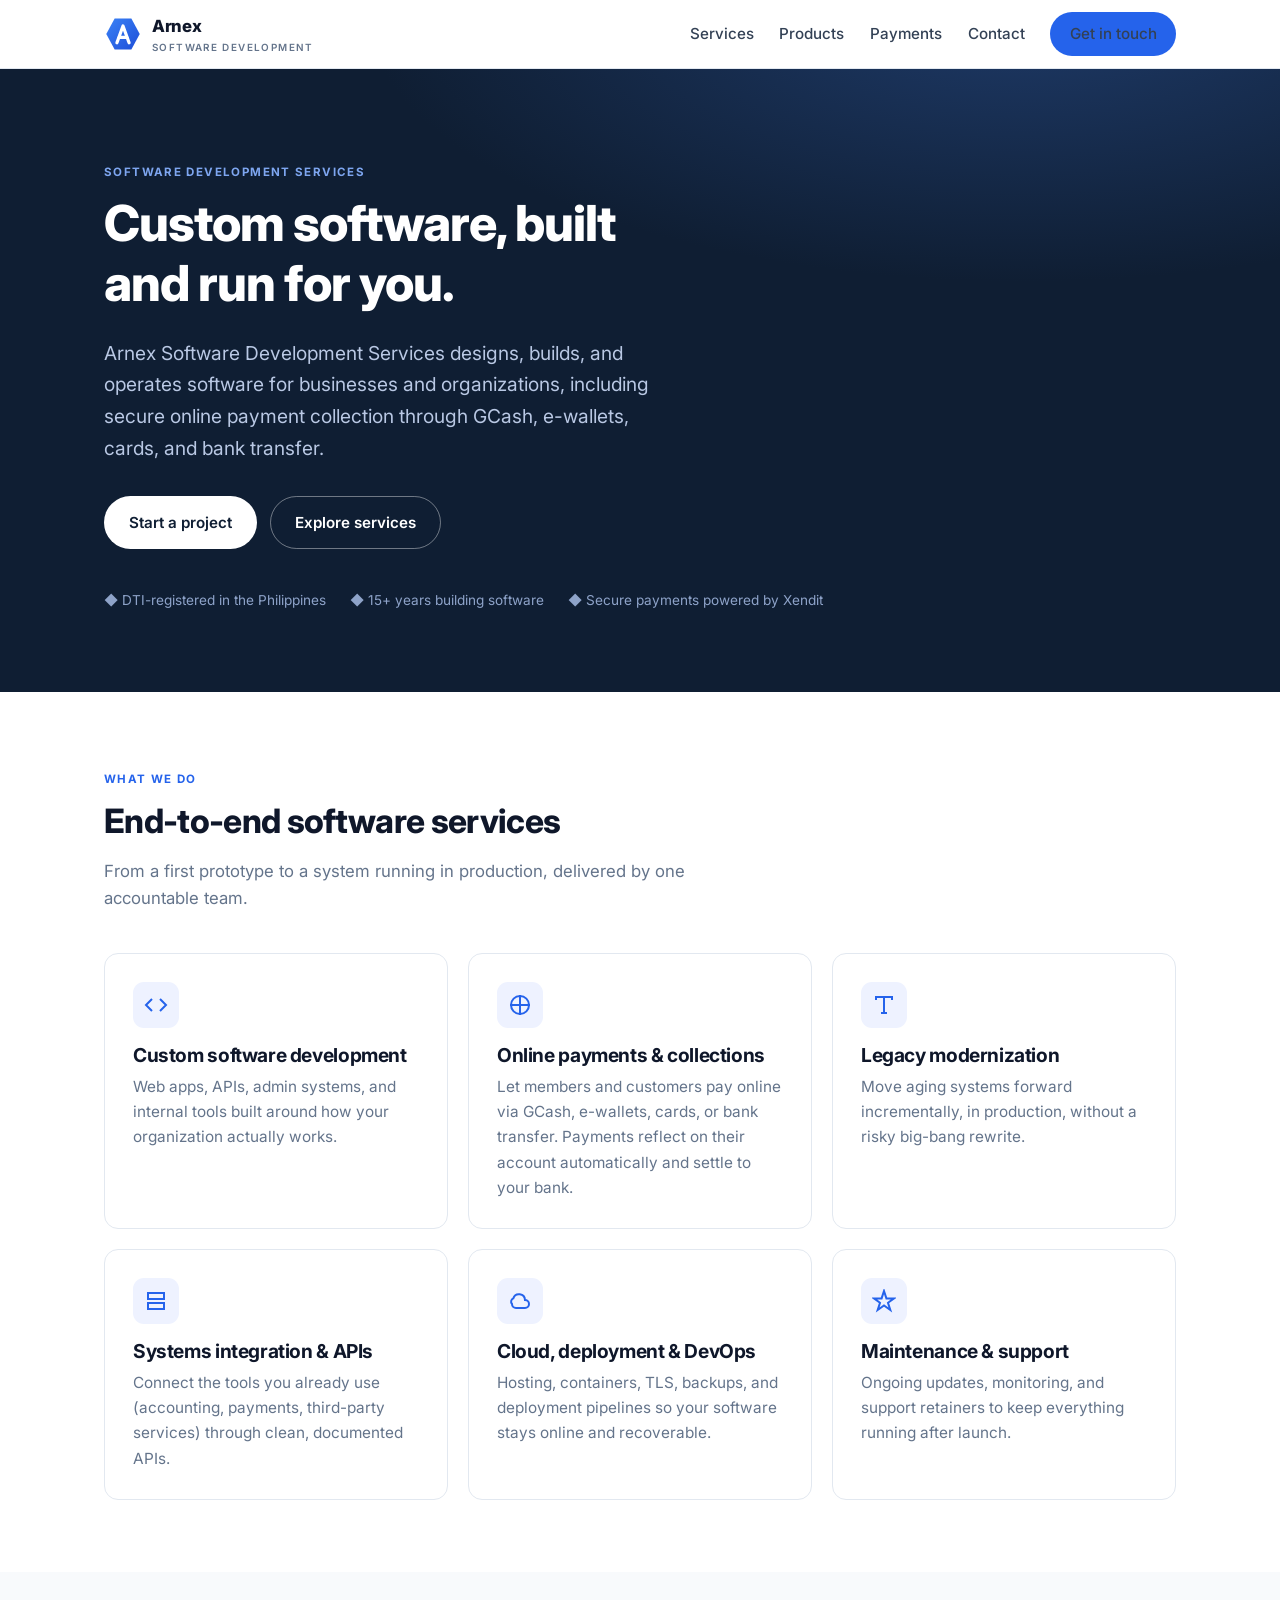
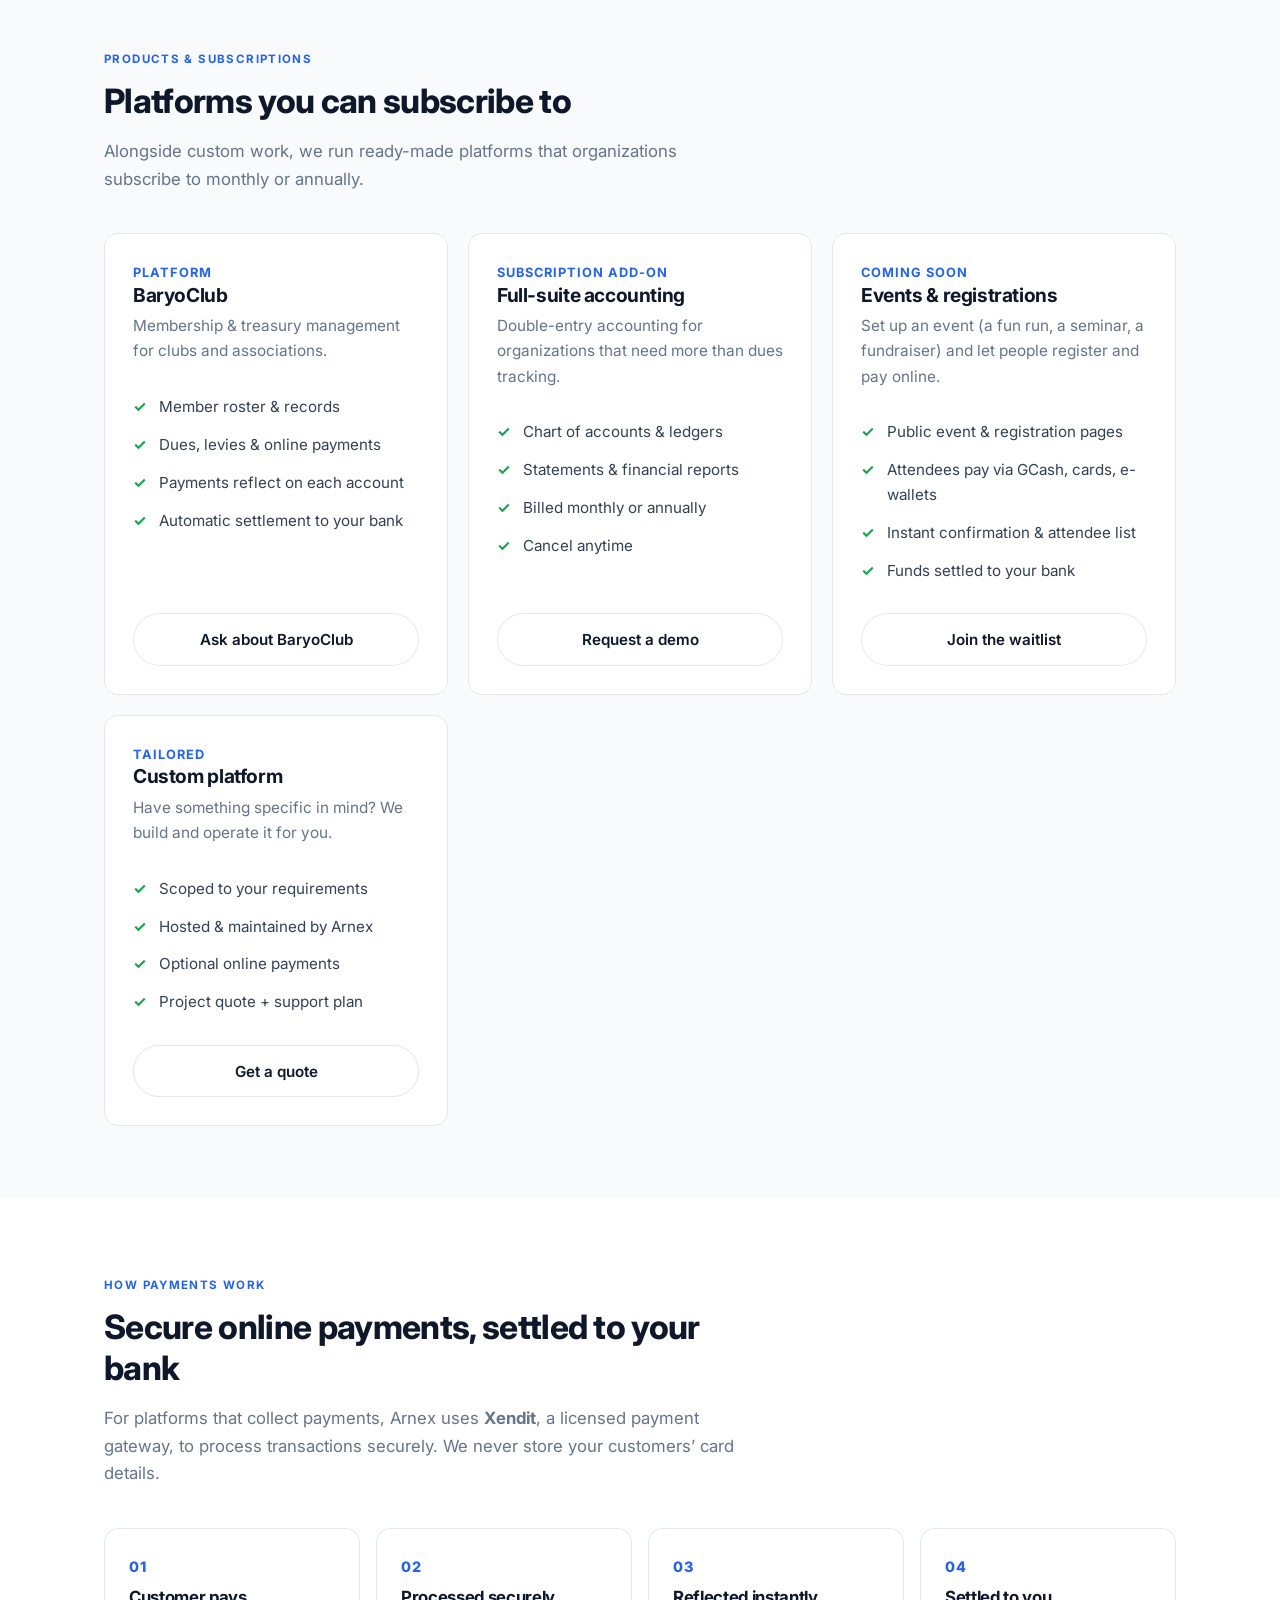
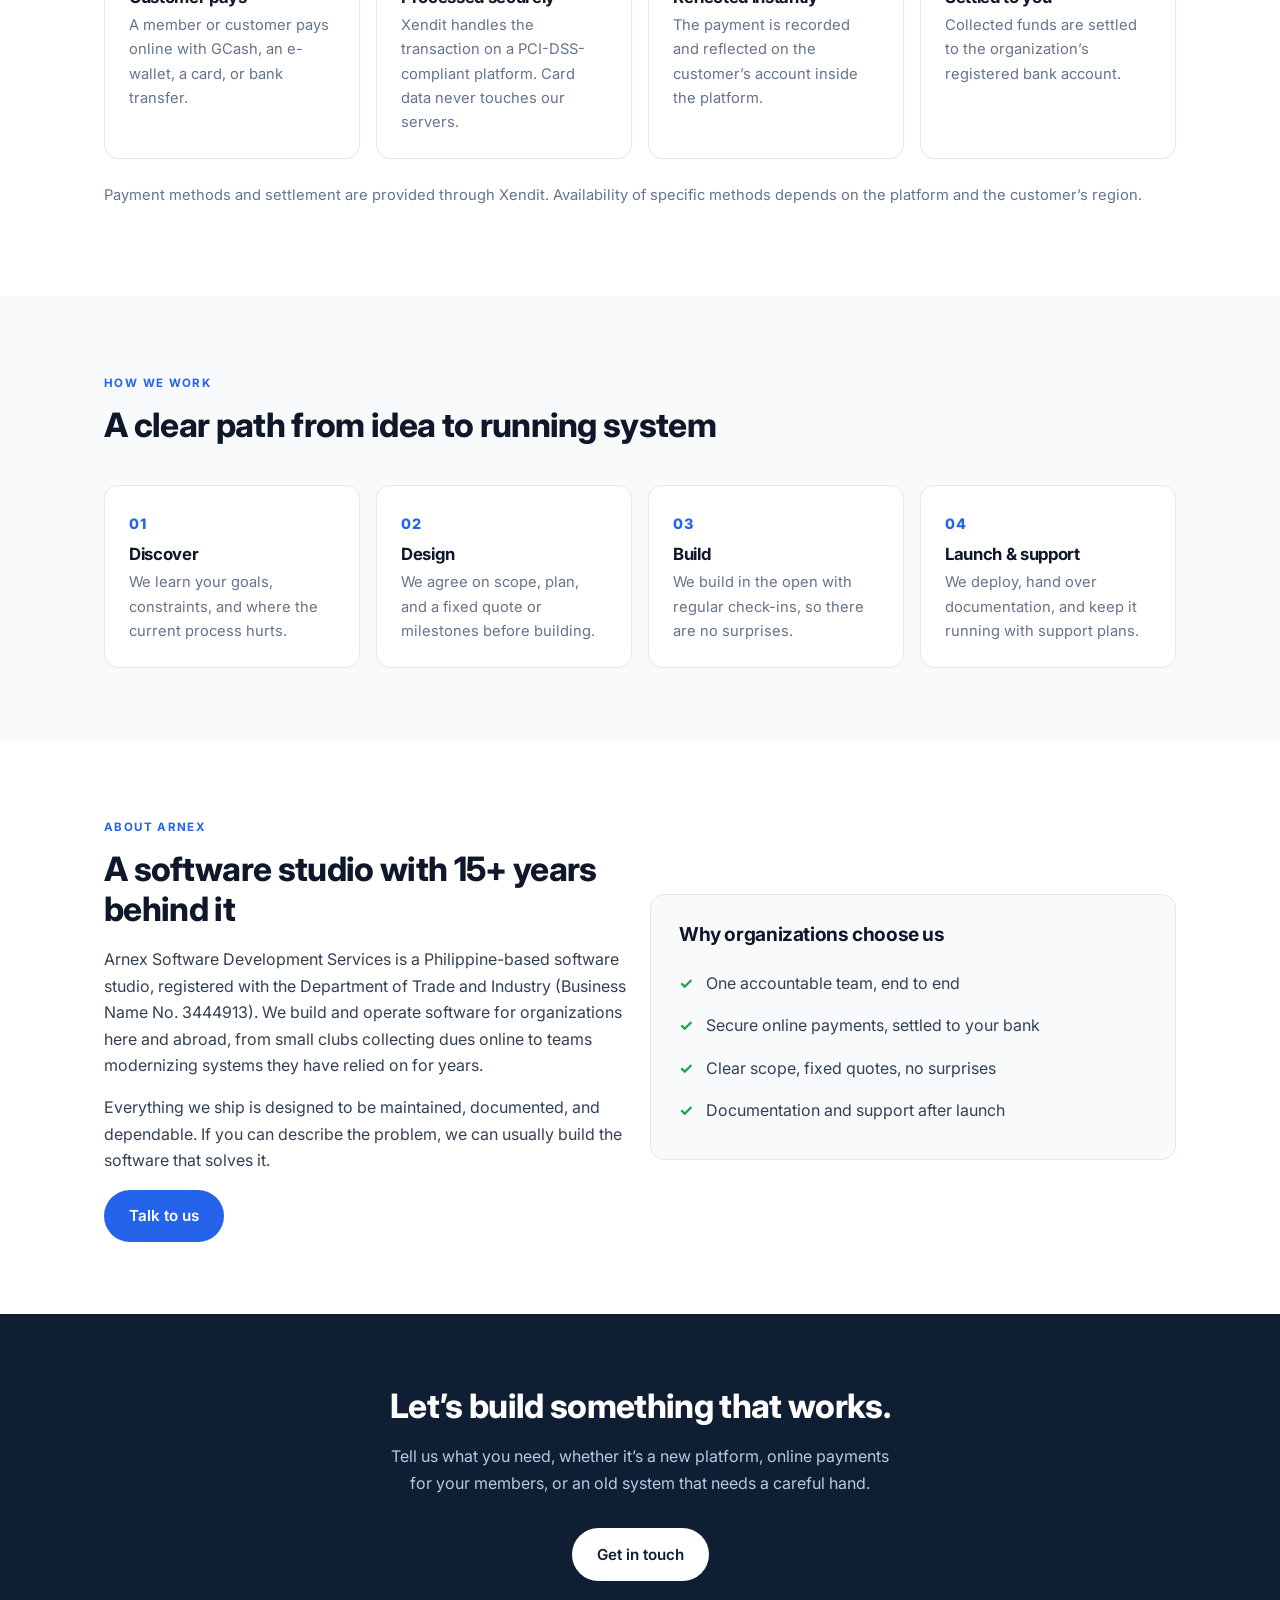
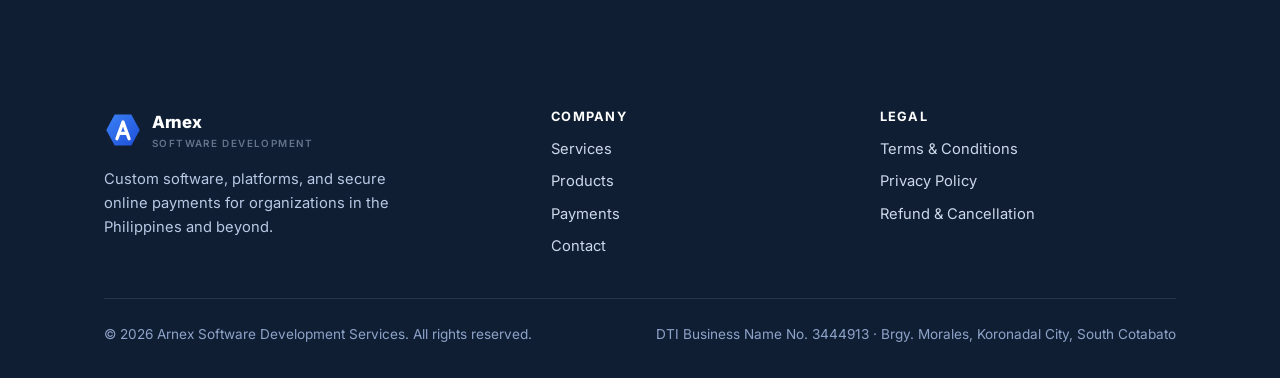
==== commit ff3ff1fa: "Remove all em/en dashes from copy, titles, and comments" ====
--- a/index.html
+++ b/index.html
@@ -3,7 +3,7 @@
 <head>
   <meta charset="UTF-8" />
   <meta name="viewport" content="width=device-width, initial-scale=1.0" />
-  <title>Arnex Software Development Services — Custom software & secure online payments</title>
+  <title>Arnex Software Development Services | Custom software & secure online payments</title>
   <meta name="description" content="Arnex Software Development Services designs, builds, and operates custom software and secure online payment platforms for organizations in the Philippines and beyond." />
   <link rel="preconnect" href="https://fonts.googleapis.com" />
   <link rel="preconnect" href="https://fonts.gstatic.com" crossorigin />
@@ -39,7 +39,7 @@
     <div class="wrap">
       <span class="eyebrow" style="color:#7ea6f0;">Software Development Services</span>
       <h1>Custom software, built and run for you.</h1>
-      <p class="lede">Arnex Software Development Services designs, builds, and operates software for businesses and organizations — including secure online payment collection through GCash, e-wallets, cards, and bank transfer.</p>
+      <p class="lede">Arnex Software Development Services designs, builds, and operates software for businesses and organizations, including secure online payment collection through GCash, e-wallets, cards, and bank transfer.</p>
       <div class="actions">
         <a class="btn btn-light" href="/contact.html">Start a project</a>
         <a class="btn btn-outline-light" href="/services.html">Explore services</a>
@@ -79,7 +79,7 @@
         <div class="card reveal">
           <div class="ico"><svg viewBox="0 0 24 24" fill="none" stroke="currentColor" stroke-width="2"><path d="M4 4h16v6H4zM4 14h16v6H4z"/></svg></div>
           <h3>Systems integration & APIs</h3>
-          <p>Connect the tools you already use — accounting, payments, third-party services — through clean, documented APIs.</p>
+          <p>Connect the tools you already use (accounting, payments, third-party services) through clean, documented APIs.</p>
         </div>
         <div class="card reveal">
           <div class="ico"><svg viewBox="0 0 24 24" fill="none" stroke="currentColor" stroke-width="2"><path d="M4 15a4 4 0 004 4h9a4 4 0 000-8 6 6 0 00-11.7-1.6A3.5 3.5 0 004 15z"/></svg></div>
@@ -131,7 +131,7 @@
         <div class="card price-card reveal">
           <span class="tag">Coming soon</span>
           <h3>Events & registrations</h3>
-          <p style="margin-bottom:0.5rem;">Set up an event — a fun run, a seminar, a fundraiser — and let people register and pay online.</p>
+          <p style="margin-bottom:0.5rem;">Set up an event (a fun run, a seminar, a fundraiser) and let people register and pay online.</p>
           <ul>
             <li>Public event & registration pages</li>
             <li>Attendees pay via GCash, cards, e-wallets</li>
@@ -209,7 +209,7 @@
         <div class="reveal">
           <span class="eyebrow">About Arnex</span>
           <h2>A software studio with 15+ years behind it</h2>
-          <p>Arnex Software Development Services is a Philippine-based software studio, registered with the Department of Trade and Industry (Business Name No. 3444913). We build and operate software for organizations here and abroad — from small clubs collecting dues online to teams modernizing systems they have relied on for years.</p>
+          <p>Arnex Software Development Services is a Philippine-based software studio, registered with the Department of Trade and Industry (Business Name No. 3444913). We build and operate software for organizations here and abroad, from small clubs collecting dues online to teams modernizing systems they have relied on for years.</p>
           <p>Everything we ship is designed to be maintained, documented, and dependable. If you can describe the problem, we can usually build the software that solves it.</p>
           <a class="btn btn-primary" href="/contact.html">Talk to us</a>
         </div>
--- a/styles.css
+++ b/styles.css
@@ -1,4 +1,4 @@
-/* Arnex Software Development Services — shared styles */
+/* Arnex Software Development Services - shared styles */
 :root {
   --navy: #0f1e33;
   --navy-2: #16294a;
